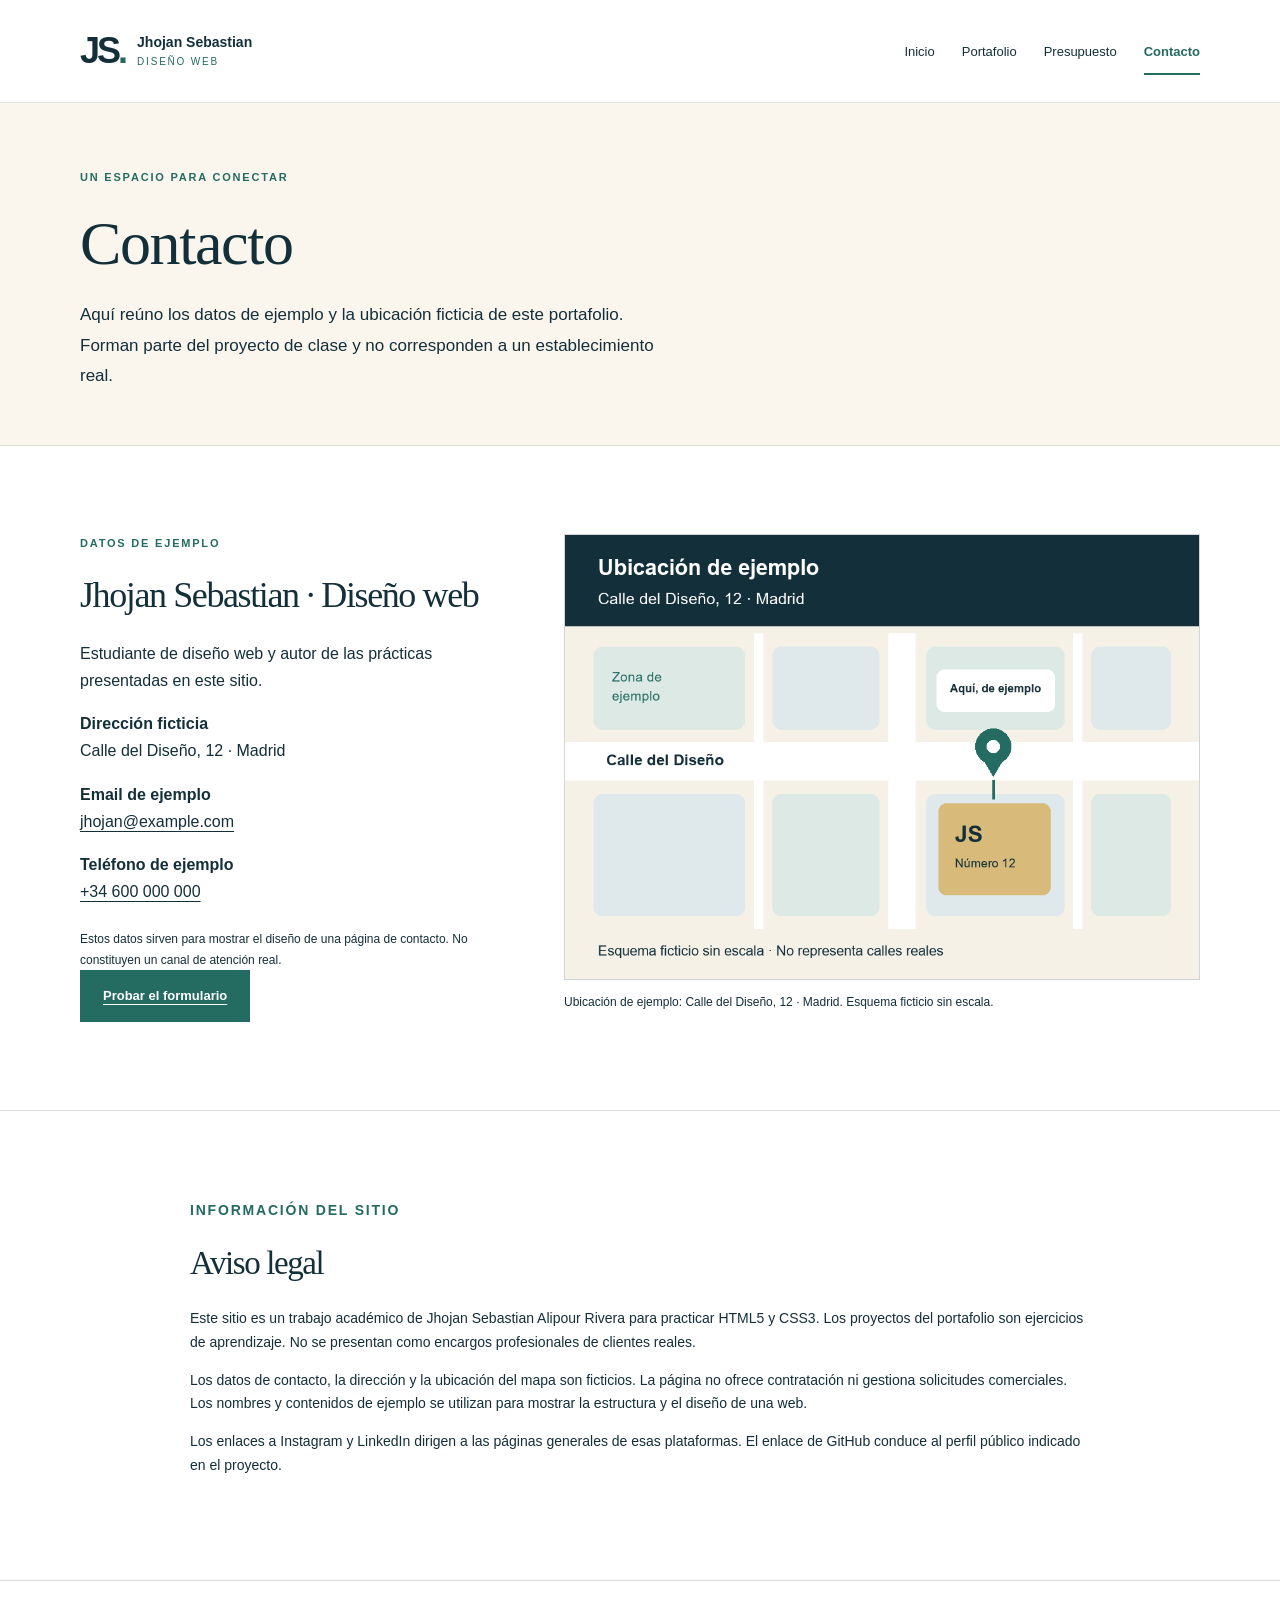
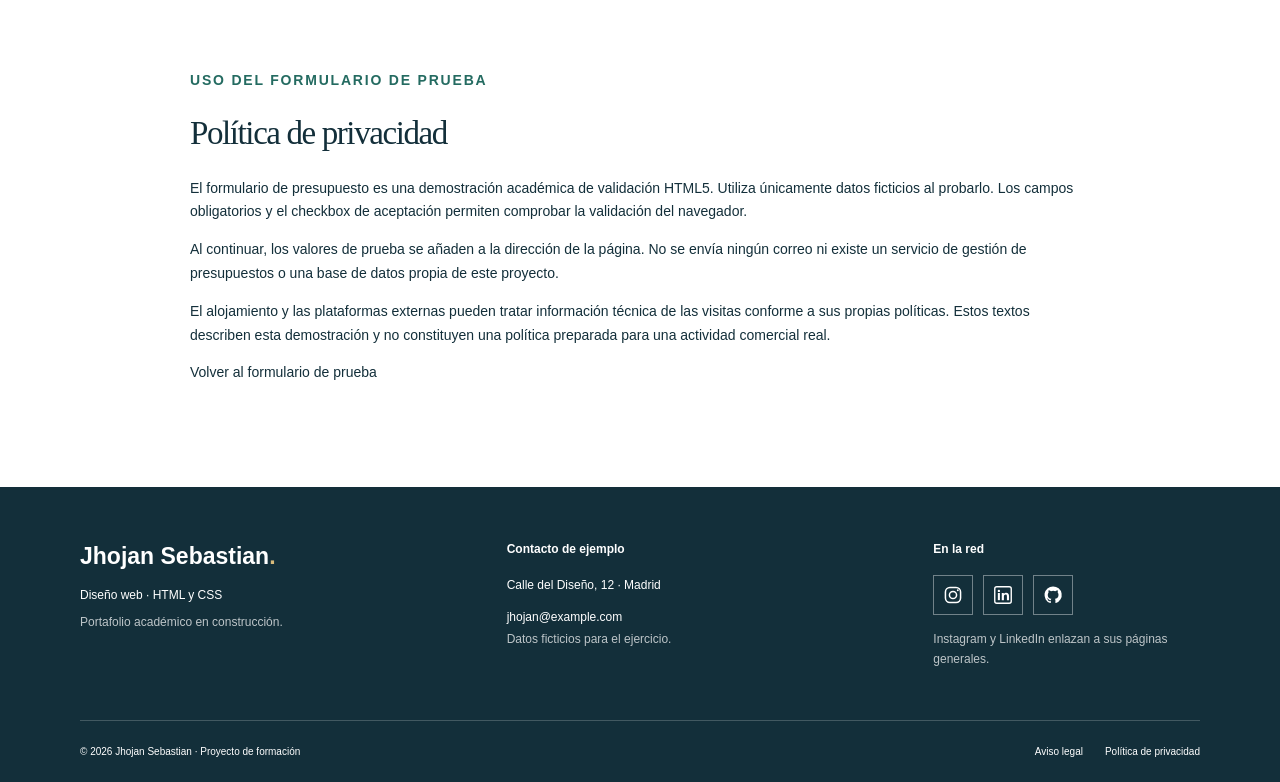
==== contacto.html @ 95df82b8 "Crear portafolio académico con HTML5 y CSS3" ====
<!DOCTYPE html>
<html lang="es">
    <head>
        <meta charset="UTF-8">
        <meta name="viewport" content="width=device-width, initial-scale=1.0">
        <meta name="description" content="Datos de contacto de ejemplo, mapa esquemático y textos informativos del portafolio académico de Jhojan Sebastian, estudiante de diseño web.">
        <title>Contacto | Jhojan Sebastian · Diseño web</title>
        <link rel="stylesheet" href="css/estilos.css">
    </head>
    <body>
        <a class="skip-link" href="#contenido">Saltar al contenido</a>
        <!-- Cabecera y navegación comunes a todas las páginas. -->
        <header class="site-header">
            <div class="container header-inner">
                <a class="brand" href="index.html" aria-label="Jhojan Sebastian, inicio">
                <span class="brand-mark" aria-hidden="true">JS<span>.</span></span>
                <span><span class="brand-name">Jhojan Sebastian</span><span class="brand-label">Diseño web</span></span>
            </a>
                <nav class="site-nav" aria-label="Navegación principal">
                    <ul>
                        <li><a href="index.html">Inicio</a></li>
                        <li><a href="portfolio.html">Portafolio</a></li>
                        <li><a href="presupuesto.html">Presupuesto</a></li>
                        <li><a class="is-active" href="contacto.html" aria-current="page">Contacto</a></li>
                    </ul>
                </nav>
            </div>
        </header>
        <main id="contenido">
            <section class="page-intro">
                <div class="container">
                    <p class="eyebrow">Un espacio para conectar</p>
                    <h1>Contacto</h1>
                    <p class="lead">Aquí reúno los datos de ejemplo y la ubicación ficticia de este portafolio. Forman parte del proyecto de clase y no corresponden a un establecimiento real.</p>
                </div>
            </section>
            <section class="section" aria-labelledby="titulo-contacto">
                <div class="container contact-grid">
                    <div class="contact-details">
                        <p class="section-kicker">Datos de ejemplo</p>
                        <h2 id="titulo-contacto">Jhojan Sebastian · Diseño web</h2>
                        <p>Estudiante de diseño web y autor de las prácticas presentadas en este sitio.</p>
                        <address>
                            <p><strong>Dirección ficticia</strong><br>Calle del Diseño, 12 · Madrid</p>
                            <p><strong>Email de ejemplo</strong><br><a href="mailto:jhojan@example.com">jhojan@example.com</a></p>
                            <p><strong>Teléfono de ejemplo</strong><br><a href="tel:+34600000000">+34 600 000 000</a></p>
                        </address>
                        <p class="form-note">Estos datos sirven para mostrar el diseño de una página de contacto. No constituyen un canal de atención real.</p>
                        <a class="button" href="presupuesto.html">Probar el formulario</a>
                    </div>
                    <!-- El mapa es una imagen local y representa una ubicación ficticia. -->
                    <figure class="contact-map">
                        <img class="map-frame" src="img/mapa-contacto.png" alt="Mapa esquemático ficticio con un marcador en Calle del Diseño, 12, Madrid. No sirve para orientarse en calles reales." width="1000" height="700" loading="lazy">
                        <figcaption>Ubicación de ejemplo: Calle del Diseño, 12 · Madrid. Esquema ficticio sin escala.</figcaption>
                    </figure>
                </div>
            </section>
            <!-- Textos informativos del proyecto académico, accesibles desde el pie. -->
            <section class="section legal-section" id="aviso-legal" aria-labelledby="titulo-aviso-legal">
                <div class="container">
                    <p class="section-kicker">Información del sitio</p>
                    <h2 id="titulo-aviso-legal">Aviso legal</h2>
                    <p>Este sitio es un trabajo académico de Jhojan Sebastian Alipour Rivera para practicar HTML5 y CSS3. Los proyectos del portafolio son ejercicios de aprendizaje. No se presentan como encargos profesionales de clientes reales.</p>
                    <p>Los datos de contacto, la dirección y la ubicación del mapa son ficticios. La página no ofrece contratación ni gestiona solicitudes comerciales. Los nombres y contenidos de ejemplo se utilizan para mostrar la estructura y el diseño de una web.</p>
                    <p>Los enlaces a Instagram y LinkedIn dirigen a las páginas generales de esas plataformas. El enlace de GitHub conduce al perfil público indicado en el proyecto.</p>
                </div>
            </section>
            <section class="section legal-section" id="privacidad" aria-labelledby="titulo-privacidad">
                <div class="container">
                    <p class="section-kicker">Uso del formulario de prueba</p>
                    <h2 id="titulo-privacidad">Política de privacidad</h2>
                    <p>El formulario de presupuesto es una demostración académica de validación HTML5. Utiliza únicamente datos ficticios al probarlo. Los campos obligatorios y el checkbox de aceptación permiten comprobar la validación del navegador.</p>
                    <p>Al continuar, los valores de prueba se añaden a la dirección de la página. No se envía ningún correo ni existe un servicio de gestión de presupuestos o una base de datos propia de este proyecto.</p>
                    <p>El alojamiento y las plataformas externas pueden tratar información técnica de las visitas conforme a sus propias políticas. Estos textos describen esta demostración y no constituyen una política preparada para una actividad comercial real.</p>
                    <p><a href="presupuesto.html">Volver al formulario de prueba</a></p>
                </div>
            </section>
        </main>
        <!-- Pie común: datos ficticios, redes y acceso a los textos informativos. -->
        <footer class="site-footer">
            <div class="container footer-grid">
                <div>
                    <p class="footer-title">Jhojan Sebastian<span>.</span></p>
                    <p>Diseño web · HTML y CSS</p>
                    <p class="footer-note">Portafolio académico en construcción.</p>
                </div>
                <div>
                    <p class="footer-title footer-small">Contacto de ejemplo</p>
                    <p>Calle del Diseño, 12 · Madrid</p>
                    <a href="mailto:jhojan@example.com">jhojan@example.com</a>
                    <p class="footer-note">Datos ficticios para el ejercicio.</p>
                </div>
                <div>
                    <p class="footer-title footer-small">En la red</p>
                    <div class="social-links">
                        <a href="https://www.instagram.com/" target="_blank" rel="noopener noreferrer" aria-label="Instagram, página general en una nueva pestaña"><img src="img/instagram.svg" alt="" width="22" height="22"></a>
                        <a href="https://www.linkedin.com/" target="_blank" rel="noopener noreferrer" aria-label="LinkedIn, página general en una nueva pestaña"><img src="img/linkedin.svg" alt="" width="22" height="22"></a>
                        <a href="https://github.com/Shayan94108" target="_blank" rel="noopener noreferrer" aria-label="GitHub de Jhojan, nueva pestaña"><img src="img/github.svg" alt="" width="22" height="22"></a>
                    </div>
                    <p class="footer-note">Instagram y LinkedIn enlazan a sus páginas generales.</p>
                </div>
            </div>
            <div class="container footer-bottom">
                <p>© 2026 Jhojan Sebastian · Proyecto de formación</p>
                <div>
                    <a href="contacto.html#aviso-legal">Aviso legal</a>
                    <a href="contacto.html#privacidad">Política de privacidad</a>
                </div>
            </div>
        </footer>
    </body>
</html>
---- css/estilos.css ----
/* =============================================================
   PORTAFOLIO DE JHOJAN SEBASTIAN
   Paleta: azul oscuro #132F3A, verde #246B61 y dorado #D8BB7B.
   Una sola hoja de estilos para las cuatro páginas del proyecto.
   ============================================================= */

/* 1. Ajustes generales y tipografía. */
* { box-sizing: border-box; }
html { scroll-behavior: smooth; }
body { margin: 0; color: #132F3A; background: #fff; font-family: Arial, Helvetica, sans-serif; font-size: 16px; line-height: 1.7; }
img { display: block; max-width: 100%; height: auto; }
a { color: inherit; text-decoration: none; }
button, input, textarea { font: inherit; }
button, a, input, textarea { -webkit-tap-highlight-color: transparent; }
a:focus-visible, button:focus-visible, input:focus-visible, textarea:focus-visible { outline: 3px solid #246B61; outline-offset: 5px; }
h1, h2, h3, p { margin-top: 0; }
h1, h2 { font-family: Georgia, 'Times New Roman', serif; font-weight: 400; line-height: 1.12; letter-spacing: -1.4px; }
h1 { margin-bottom: 27px; font-size: 68px; }
h1 em { color: #246B61; font-weight: 400; }
h2 { margin-bottom: 25px; font-size: 43px; }
h3 { line-height: 1.4; }
::selection { color: #132F3A; background: #D8BB7B; }
.container { width: 90%; max-width: 1120px; margin: 0 auto; }
.section { padding: 88px 0; }
.lead { max-width: 590px; font-size: 18px; line-height: 1.8; }
.eyebrow, .section-kicker { margin-bottom: 22px; color: #246B61; font-size: 11px; font-weight: 700; letter-spacing: 1.8px; text-transform: uppercase; }
.eyebrow { display: flex; align-items: center; gap: 9px; }
.eyebrow > span { width: 7px; height: 7px; background: #246B61; border-radius: 50%; }
.section-note, .hero-note { font-size: 12px; }
.section-note { margin: 25px 0 0; }
.skip-link { position: absolute; top: -80px; left: 12px; z-index: 100; padding: 10px 18px; color: #fff; background: #132F3A; }
.skip-link:focus { top: 10px; }

/* 2. Cabecera, logotipo y navegación. La clase is-active indica la página actual. */
.site-header { border-bottom: 1px solid rgba(19, 47, 58, .13); background: #fff; }
.header-inner { display: flex; align-items: center; justify-content: space-between; gap: 28px; min-height: 102px; }
.brand { display: flex; align-items: center; gap: 12px; flex-shrink: 0; }
.brand-mark { font-size: 36px; font-weight: 700; line-height: 1; letter-spacing: -3px; }
.brand-mark span { color: #246B61; }
.brand-name, .brand-label { display: block; }
.brand-name { font-size: 14px; font-weight: 700; line-height: 1.5; }
.brand-label { color: #246B61; font-size: 10px; letter-spacing: 1.8px; text-transform: uppercase; }
.site-nav ul { display: flex; align-items: center; gap: 27px; margin: 0; padding: 0; list-style: none; }
.site-nav a { display: block; padding: 14px 0 10px; border-bottom: 2px solid transparent; font-size: 13px; }
.site-nav a:hover, .site-nav a.is-active { color: #246B61; border-bottom-color: #246B61; }
.site-nav a.is-active { font-weight: 700; }

/* 3. Botones y enlaces. */
.button-group { display: flex; flex-wrap: wrap; align-items: center; gap: 25px; margin-top: 32px; }
.button { display: inline-flex; align-items: center; justify-content: space-between; gap: 30px; padding: 14px 22px; border: 1px solid #246B61; color: #fff; background: #246B61; font-size: 13px; font-weight: 700; cursor: pointer; }
.button:hover { border-color: #132F3A; background: #132F3A; }
.button > span { font-size: 19px; }
.button-secondary { color: #132F3A; border-color: #132F3A; background: transparent; }
.button-secondary:hover { color: #fff; }
.text-link { display: inline-flex; align-items: center; gap: 15px; padding: 4px 0; border-bottom: 1px solid #132F3A; font-size: 13px; font-weight: 700; }
.text-link:hover { color: #246B61; border-color: #246B61; }

/* 4. Portada: presentación y composición decorativa de una página web. */
.hero { padding: 77px 0 85px; }
.hero-grid { display: grid; grid-template-columns: 1.03fr 1fr; align-items: center; gap: 70px; }
.hero-copy h1 { max-width: 550px; }
.hero-copy .lead { font-size: 16px; }
.hero-note { margin: 32px 0 0; }
.hero-art { position: relative; padding: 44px 19px 38px; background: rgba(216, 187, 123, .22); }
.art-label { margin-bottom: 22px; text-align: center; font-size: 8px; font-weight: 700; letter-spacing: 2.2px; }
.browser-window { position: relative; border: 1px solid #132F3A; background: #fff; box-shadow: 12px 13px 0 rgba(19, 47, 58, .08); transform: rotate(-3deg); }
.browser-chrome { display: flex; align-items: center; gap: 4px; height: 27px; padding: 0 12px; border-bottom: 1px solid #132F3A; }
.browser-chrome > span { width: 4px; height: 4px; border: 1px solid #132F3A; border-radius: 50%; }
.browser-chrome i { margin-left: 12px; color: #246B61; font-size: 8px; font-style: normal; }
.demo-stage { position: relative; overflow: hidden; min-height: 300px; padding: 22px; color: #fff; background: #132F3A; }
.demo-nav, .demo-bottom { position: relative; z-index: 2; display: flex; align-items: center; justify-content: space-between; }
.demo-nav { font-size: 9px; }
.demo-nav strong { letter-spacing: 2px; }
.demo-nav > span { font-size: 7px; }
.demo-heading { position: relative; z-index: 2; margin-top: 38px; font-family: Georgia, 'Times New Roman', serif; font-size: 36px; line-height: 1.1; letter-spacing: -1px; }
.demo-heading > span { color: #D8BB7B; }
.demo-bottom { margin-top: 40px; font-size: 8px; }
.demo-bottom > span:last-child { font-size: 24px; }
.demo-shape { position: absolute; width: 142px; height: 190px; border-radius: 80px 80px 0 0; }
.shape-one { right: -46px; top: 70px; background: #D8BB7B; transform: rotate(30deg); }
.shape-two { right: 4px; top: 103px; background: #246B61; transform: rotate(30deg); }
.shape-three { right: -7px; top: 143px; border: 1px solid #fff; transform: rotate(30deg); }
.art-caption { display: flex; justify-content: space-between; gap: 15px; margin-top: 29px; font-size: 8px; letter-spacing: .7px; }
.art-caption strong { color: #246B61; font-size: 9px; }

/* 5. Secciones de información y proceso de trabajo. */
.about-section, .process-section { background: rgba(19, 47, 58, .035); }
.two-column { display: grid; grid-template-columns: 1fr 1fr; gap: 80px; }
.about-copy p { margin-bottom: 20px; }
.skills-list { display: flex; flex-wrap: wrap; gap: 8px; padding: 6px 0 0; margin: 0; list-style: none; }
.skills-list li { padding: 5px 12px; border: 1px solid rgba(36, 107, 97, .3); font-size: 11px; }
.section-heading { display: flex; align-items: flex-end; justify-content: space-between; gap: 25px; margin-bottom: 35px; }
.section-heading h2 { margin-bottom: 0; }
.section-heading .text-link { flex-shrink: 0; margin-bottom: 5px; }
.process-list { display: grid; grid-template-columns: repeat(3, 1fr); gap: 40px; margin: 40px 0 0; padding: 0; list-style: none; }
.process-list li { display: flex; gap: 18px; padding-top: 24px; border-top: 1px solid rgba(19, 47, 58, .3); }
.process-list li > span { color: #246B61; font-size: 12px; }
.process-list h3 { margin-bottom: 10px; font-size: 17px; }
.process-list p { margin: 0; font-size: 14px; }
.closing-line { display: flex; align-items: center; justify-content: space-between; gap: 25px; margin-top: 65px; padding-top: 35px; border-top: 1px solid rgba(19, 47, 58, .2); }
.closing-line p { max-width: 600px; margin: 0; font-family: Georgia, 'Times New Roman', serif; font-size: 26px; line-height: 1.4; }
.closing-line .button { flex-shrink: 0; }

/* 6. Galerías de proyectos. */
.featured-grid { display: grid; grid-template-columns: repeat(3, 1fr); gap: 26px; }
.project-card { min-width: 0; scroll-margin-top: 25px; }
.project-image { display: block; overflow: hidden; background: rgba(19, 47, 58, .04); }
.project-image img { width: 100%; transition: transform .25s ease; }
.project-image:hover img { transform: scale(1.025); }
.project-caption { display: flex; align-items: center; justify-content: space-between; gap: 15px; padding-top: 18px; }
.project-caption p { margin: 0 0 4px; color: #246B61; font-size: 10px; letter-spacing: 1px; text-transform: uppercase; }
.project-caption h2, .project-caption h3 { margin: 0; font-family: Georgia, 'Times New Roman', serif; font-size: 23px; font-weight: 400; line-height: 1.35; letter-spacing: -.5px; }
.project-caption > span { font-size: 22px; }
.page-intro { padding: 65px 0 53px; border-bottom: 1px solid rgba(19, 47, 58, .13); background: rgba(216, 187, 123, .13); }
.page-intro h1 { margin-bottom: 22px; font-size: 62px; }
.page-intro .lead { margin: 0; font-size: 17px; }
.gallery-section { padding-top: 50px; }
.gallery-heading { display: flex; justify-content: space-between; align-items: baseline; gap: 20px; margin-bottom: 32px; }
.gallery-heading h2 { margin: 0; font-family: Arial, Helvetica, sans-serif; font-size: 16px; font-weight: 700; letter-spacing: 0; }
.gallery-heading p { margin: 0; color: #246B61; font-size: 12px; }
.portfolio-grid { display: grid; grid-template-columns: 1fr 1fr; gap: 55px 35px; }
.project-description { max-width: 480px; margin: 13px 0 0; font-size: 14px; }

/* 7. Formulario: las comprobaciones de datos las realiza el navegador. */
.form-panel { padding: 33px; border: 1px solid rgba(19, 47, 58, .18); background: rgba(19, 47, 58, .02); }
.budget-layout { grid-template-columns: 1.3fr .7fr; gap: 60px; }
.form-panel h2 { font-size: 34px; }
.form-panel > .form-note { margin: 0 0 25px; }
.form-grid { display: grid; grid-template-columns: 1fr 1fr; gap: 22px; }
.field { min-width: 0; }
.field-full { grid-column: 1 / -1; }
label { display: block; margin-bottom: 8px; font-size: 13px; font-weight: 700; }
input, textarea { display: block; width: 100%; padding: 12px 13px; border: 1px solid rgba(19, 47, 58, .42); border-radius: 0; color: #132F3A; background: #fff; font-size: 15px; }
input::placeholder, textarea::placeholder { color: rgba(19, 47, 58, .65); }
textarea { min-height: 165px; resize: vertical; }
input:focus, textarea:focus { border-color: #246B61; }
input[type="checkbox"] { width: 17px; height: 17px; margin: 5px 0 0; accent-color: #246B61; flex-shrink: 0; }
.checkbox-row { display: flex; align-items: flex-start; gap: 10px; margin: 23px 0; }
.checkbox-row label { margin: 0; font-size: 12px; font-weight: 400; }
.checkbox-row a, .form-hint a, .form-note a { text-decoration: underline; text-underline-offset: 3px; }
.form-hint, .form-note { font-size: 12px; line-height: 1.7; }
.form-hint { margin-top: 6px; margin-bottom: 0; }
.form-note { margin: 24px 0 0; }
.form-confirmation { display: none; margin-top: 25px; padding-top: 25px; border-top: 2px solid #246B61; }
.form-confirmation:target { display: block; }
.form-confirmation h2 { font-size: 26px; }
.form-confirmation p { font-size: 14px; }
.form-actions { display: flex; flex-wrap: wrap; gap: 12px; }
.aside-list { margin: 25px 0; padding-left: 21px; font-size: 14px; }
.aside-list li { margin: 12px 0; }

/* 8. Contacto, mapa orientativo y secciones de información legal. */
.contact-grid { display: grid; grid-template-columns: .8fr 1.2fr; align-items: start; gap: 60px; }
.contact-details h2 { font-size: 36px; }
.contact-details dl { margin: 30px 0; }
.contact-details dt { margin-top: 23px; color: #246B61; font-size: 11px; font-weight: 700; letter-spacing: 1px; text-transform: uppercase; }
.contact-details dd { margin: 5px 0 0; }
.contact-details a { text-decoration: underline; text-underline-offset: 4px; }
.contact-details address { font-style: normal; }
.contact-map { margin: 0; }
.map-frame { overflow: hidden; border: 1px solid rgba(19, 47, 58, .2); }
.contact-map figcaption { margin-top: 12px; font-size: 12px; }
.legal-section { border-top: 1px solid rgba(19, 47, 58, .15); }
.legal-section .container { max-width: 900px; }
.legal-section h2 { font-size: 33px; }
.legal-section h3 { margin-top: 25px; font-size: 17px; }
.legal-section p, .legal-section ul { font-size: 14px; }
#aviso-legal, #privacidad { scroll-margin-top: 25px; }

/* 9. Pie de página común. */
.site-footer { padding: 55px 0 0; color: #fff; background: #132F3A; }
.footer-grid { display: grid; grid-template-columns: 1.1fr 1.1fr .8fr; gap: 60px; padding-bottom: 43px; }
.footer-title { margin-bottom: 13px; font-size: 23px; font-weight: 700; line-height: 1.3; }
.footer-title > span { color: #D8BB7B; }
.footer-small { margin-bottom: 17px; font-family: Arial, Helvetica, sans-serif; font-size: 12px; }
.site-footer p:not(.footer-title) { margin-bottom: 7px; font-size: 12px; }
.site-footer .footer-note { color: rgba(255, 255, 255, .72); font-size: 10px; }
.site-footer a { font-size: 12px; }
.site-footer a:hover { color: #D8BB7B; }
.social-links { display: flex; gap: 10px; margin-bottom: 14px; }
.social-links a { display: flex; align-items: center; justify-content: center; width: 40px; height: 40px; border: 1px solid rgba(255, 255, 255, .4); }
.social-links a:hover { border-color: #D8BB7B; }
.social-links img { filter: brightness(0) invert(1); }
.site-footer a:focus-visible { outline-color: #D8BB7B; }
.footer-bottom { display: flex; justify-content: space-between; align-items: center; gap: 20px; padding: 22px 0; border-top: 1px solid rgba(255, 255, 255, .2); }
.site-footer .footer-bottom p, .footer-bottom a { margin: 0; font-size: 10px; }
.footer-bottom > div { display: flex; flex-wrap: wrap; gap: 22px; }

/* 10. Adaptación a pantallas medianas y pequeñas sin JavaScript. */
@media (max-width: 1000px) {
    h1 { font-size: 57px; }
    .hero-grid { gap: 35px; }
    .hero-copy .button-group { gap: 18px; }
    .hero-copy .text-link { font-size: 12px; }
    .demo-heading { font-size: 30px; }
    .two-column { gap: 40px; }
    .footer-grid { gap: 35px; }
}
@media (max-width: 760px) {
    .header-inner { flex-direction: column; gap: 12px; padding: 23px 0 14px; }
    .site-nav ul { gap: 26px; }
    .site-nav a { padding: 8px 0; font-size: 12px; }
    .hero { padding: 46px 0 50px; }
    .hero-grid, .two-column, .contact-grid { grid-template-columns: 1fr; gap: 40px; }
    h1 { max-width: 600px; font-size: 55px; }
    h2 { font-size: 36px; }
    .hero-art { max-width: 520px; width: 100%; margin: 0 auto; padding: 32px 25px; }
    .demo-heading { font-size: 38px; }
    .section { padding: 58px 0; }
    .section-heading { align-items: flex-start; flex-direction: column; }
    .featured-grid { gap: 18px; }
    .project-caption h3 { font-size: 20px; }
    .process-list { grid-template-columns: 1fr; gap: 20px; }
    .process-list li { padding-top: 20px; }
    .closing-line { align-items: flex-start; flex-direction: column; margin-top: 40px; }
    .page-intro { padding: 45px 0; }
    .page-intro h1 { font-size: 52px; }
    .gallery-heading { align-items: flex-start; flex-direction: column; gap: 10px; }
    .portfolio-grid { gap: 38px 22px; }
    .footer-grid { grid-template-columns: 1fr 1fr; gap: 30px; }
    .footer-grid > div:last-child { grid-column: 1 / -1; }
}
@media (max-width: 480px) {
    .container { width: 89%; }
    .site-nav { width: 100%; }
    .site-nav ul { justify-content: space-between; gap: 10px; }
    .site-nav a { font-size: 11px; }
    h1 { font-size: 46px; letter-spacing: -1.5px; }
    h2 { font-size: 33px; }
    .hero-copy .lead, .lead { font-size: 16px; }
    .hero-art { padding: 25px 18px; }
    .art-label { font-size: 7px; letter-spacing: 1.2px; }
    .demo-stage { min-height: 270px; padding: 18px; }
    .demo-heading { font-size: 32px; }
    .demo-nav > span { font-size: 6px; }
    .shape-one { right: -75px; }
    .shape-two { right: -40px; }
    .shape-three { right: -46px; }
    .art-caption { font-size: 6px; }
    .art-caption strong { font-size: 7px; }
    .featured-grid, .portfolio-grid, .form-grid, .footer-grid { grid-template-columns: 1fr; }
    .featured-grid { gap: 32px; }
    .project-caption h3, .project-caption h2 { font-size: 24px; }
    .page-intro h1 { font-size: 44px; }
    .form-panel { padding: 23px 18px; }
    .form-actions { flex-direction: column; }
    .footer-grid > div:last-child { grid-column: auto; }
    .footer-bottom { align-items: flex-start; flex-direction: column; }
}
@media (prefers-reduced-motion: reduce) {
    html { scroll-behavior: auto; }
    .project-image img { transition: none; }
}
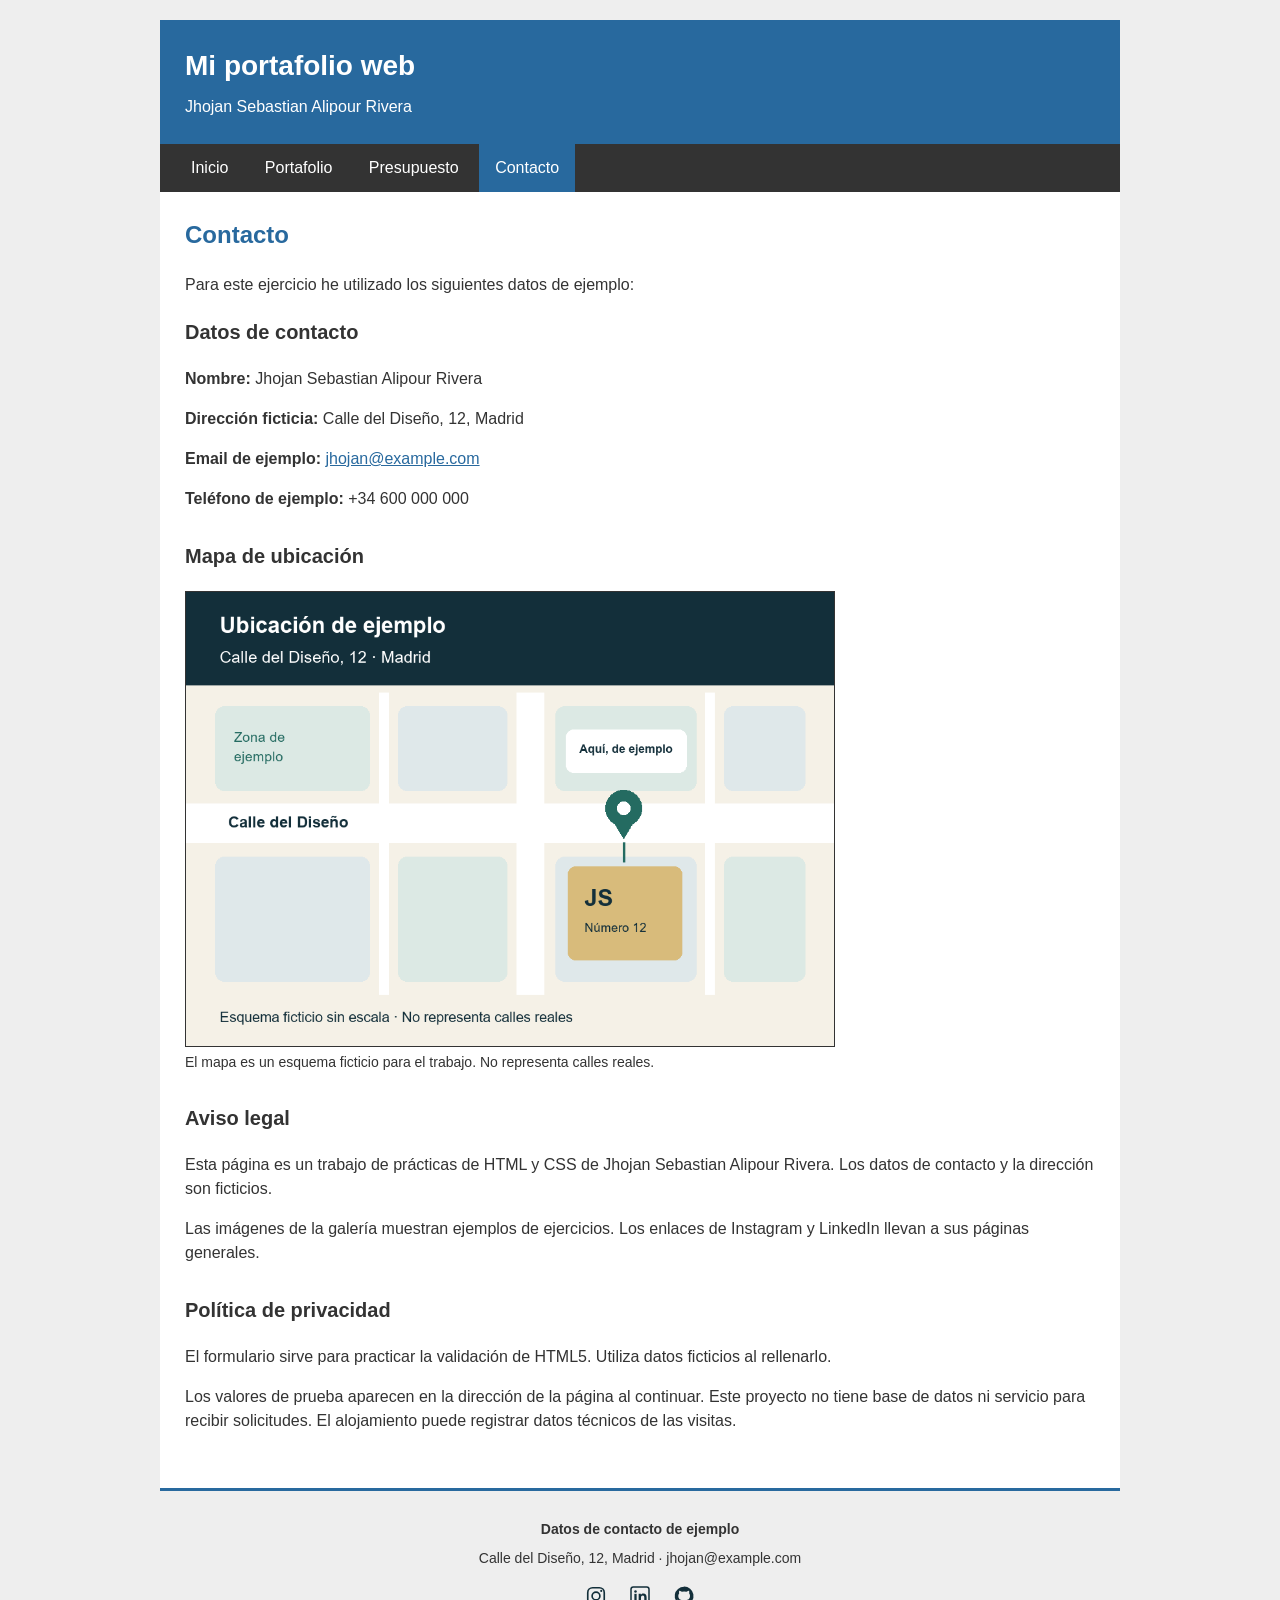
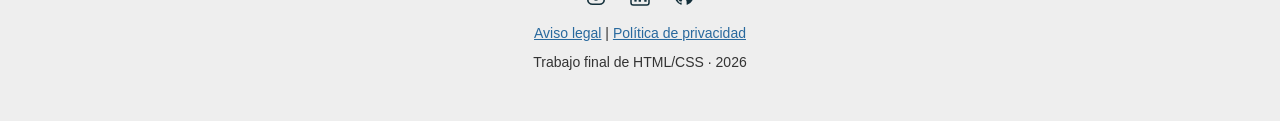
==== commit e4868945: "Simplificar el diseño y los ejemplos del portafolio" ====
--- a/contacto.html
+++ b/contacto.html
@@ -1,112 +1,71 @@
-<!DOCTYPE html>
-<html lang="es">
-    <head>
-        <meta charset="UTF-8">
-        <meta name="viewport" content="width=device-width, initial-scale=1.0">
-        <meta name="description" content="Datos de contacto de ejemplo, mapa esquemático y textos informativos del portafolio académico de Jhojan Sebastian, estudiante de diseño web.">
-        <title>Contacto | Jhojan Sebastian · Diseño web</title>
-        <link rel="stylesheet" href="css/estilos.css">
-    </head>
-    <body>
-        <a class="skip-link" href="#contenido">Saltar al contenido</a>
-        <!-- Cabecera y navegación comunes a todas las páginas. -->
-        <header class="site-header">
-            <div class="container header-inner">
-                <a class="brand" href="index.html" aria-label="Jhojan Sebastian, inicio">
-                <span class="brand-mark" aria-hidden="true">JS<span>.</span></span>
-                <span><span class="brand-name">Jhojan Sebastian</span><span class="brand-label">Diseño web</span></span>
-            </a>
-                <nav class="site-nav" aria-label="Navegación principal">
-                    <ul>
-                        <li><a href="index.html">Inicio</a></li>
-                        <li><a href="portfolio.html">Portafolio</a></li>
-                        <li><a href="presupuesto.html">Presupuesto</a></li>
-                        <li><a class="is-active" href="contacto.html" aria-current="page">Contacto</a></li>
-                    </ul>
-                </nav>
-            </div>
-        </header>
-        <main id="contenido">
-            <section class="page-intro">
-                <div class="container">
-                    <p class="eyebrow">Un espacio para conectar</p>
-                    <h1>Contacto</h1>
-                    <p class="lead">Aquí reúno los datos de ejemplo y la ubicación ficticia de este portafolio. Forman parte del proyecto de clase y no corresponden a un establecimiento real.</p>
-                </div>
-            </section>
-            <section class="section" aria-labelledby="titulo-contacto">
-                <div class="container contact-grid">
-                    <div class="contact-details">
-                        <p class="section-kicker">Datos de ejemplo</p>
-                        <h2 id="titulo-contacto">Jhojan Sebastian · Diseño web</h2>
-                        <p>Estudiante de diseño web y autor de las prácticas presentadas en este sitio.</p>
-                        <address>
-                            <p><strong>Dirección ficticia</strong><br>Calle del Diseño, 12 · Madrid</p>
-                            <p><strong>Email de ejemplo</strong><br><a href="mailto:jhojan@example.com">jhojan@example.com</a></p>
-                            <p><strong>Teléfono de ejemplo</strong><br><a href="tel:+34600000000">+34 600 000 000</a></p>
-                        </address>
-                        <p class="form-note">Estos datos sirven para mostrar el diseño de una página de contacto. No constituyen un canal de atención real.</p>
-                        <a class="button" href="presupuesto.html">Probar el formulario</a>
-                    </div>
-                    <!-- El mapa es una imagen local y representa una ubicación ficticia. -->
-                    <figure class="contact-map">
-                        <img class="map-frame" src="img/mapa-contacto.png" alt="Mapa esquemático ficticio con un marcador en Calle del Diseño, 12, Madrid. No sirve para orientarse en calles reales." width="1000" height="700" loading="lazy">
-                        <figcaption>Ubicación de ejemplo: Calle del Diseño, 12 · Madrid. Esquema ficticio sin escala.</figcaption>
-                    </figure>
-                </div>
-            </section>
-            <!-- Textos informativos del proyecto académico, accesibles desde el pie. -->
-            <section class="section legal-section" id="aviso-legal" aria-labelledby="titulo-aviso-legal">
-                <div class="container">
-                    <p class="section-kicker">Información del sitio</p>
-                    <h2 id="titulo-aviso-legal">Aviso legal</h2>
-                    <p>Este sitio es un trabajo académico de Jhojan Sebastian Alipour Rivera para practicar HTML5 y CSS3. Los proyectos del portafolio son ejercicios de aprendizaje. No se presentan como encargos profesionales de clientes reales.</p>
-                    <p>Los datos de contacto, la dirección y la ubicación del mapa son ficticios. La página no ofrece contratación ni gestiona solicitudes comerciales. Los nombres y contenidos de ejemplo se utilizan para mostrar la estructura y el diseño de una web.</p>
-                    <p>Los enlaces a Instagram y LinkedIn dirigen a las páginas generales de esas plataformas. El enlace de GitHub conduce al perfil público indicado en el proyecto.</p>
-                </div>
-            </section>
-            <section class="section legal-section" id="privacidad" aria-labelledby="titulo-privacidad">
-                <div class="container">
-                    <p class="section-kicker">Uso del formulario de prueba</p>
-                    <h2 id="titulo-privacidad">Política de privacidad</h2>
-                    <p>El formulario de presupuesto es una demostración académica de validación HTML5. Utiliza únicamente datos ficticios al probarlo. Los campos obligatorios y el checkbox de aceptación permiten comprobar la validación del navegador.</p>
-                    <p>Al continuar, los valores de prueba se añaden a la dirección de la página. No se envía ningún correo ni existe un servicio de gestión de presupuestos o una base de datos propia de este proyecto.</p>
-                    <p>El alojamiento y las plataformas externas pueden tratar información técnica de las visitas conforme a sus propias políticas. Estos textos describen esta demostración y no constituyen una política preparada para una actividad comercial real.</p>
-                    <p><a href="presupuesto.html">Volver al formulario de prueba</a></p>
-                </div>
-            </section>
-        </main>
-        <!-- Pie común: datos ficticios, redes y acceso a los textos informativos. -->
-        <footer class="site-footer">
-            <div class="container footer-grid">
-                <div>
-                    <p class="footer-title">Jhojan Sebastian<span>.</span></p>
-                    <p>Diseño web · HTML y CSS</p>
-                    <p class="footer-note">Portafolio académico en construcción.</p>
-                </div>
-                <div>
-                    <p class="footer-title footer-small">Contacto de ejemplo</p>
-                    <p>Calle del Diseño, 12 · Madrid</p>
-                    <a href="mailto:jhojan@example.com">jhojan@example.com</a>
-                    <p class="footer-note">Datos ficticios para el ejercicio.</p>
-                </div>
-                <div>
-                    <p class="footer-title footer-small">En la red</p>
-                    <div class="social-links">
-                        <a href="https://www.instagram.com/" target="_blank" rel="noopener noreferrer" aria-label="Instagram, página general en una nueva pestaña"><img src="img/instagram.svg" alt="" width="22" height="22"></a>
-                        <a href="https://www.linkedin.com/" target="_blank" rel="noopener noreferrer" aria-label="LinkedIn, página general en una nueva pestaña"><img src="img/linkedin.svg" alt="" width="22" height="22"></a>
-                        <a href="https://github.com/Shayan94108" target="_blank" rel="noopener noreferrer" aria-label="GitHub de Jhojan, nueva pestaña"><img src="img/github.svg" alt="" width="22" height="22"></a>
-                    </div>
-                    <p class="footer-note">Instagram y LinkedIn enlazan a sus páginas generales.</p>
-                </div>
-            </div>
-            <div class="container footer-bottom">
-                <p>© 2026 Jhojan Sebastian · Proyecto de formación</p>
-                <div>
-                    <a href="contacto.html#aviso-legal">Aviso legal</a>
-                    <a href="contacto.html#privacidad">Política de privacidad</a>
-                </div>
-            </div>
-        </footer>
-    </body>
-</html>
+<!DOCTYPE html>
+<html lang="es">
+<head>
+    <meta charset="UTF-8">
+    <meta name="viewport" content="width=device-width, initial-scale=1.0">
+    <meta name="description" content="Datos de contacto ficticios, mapa de ejemplo y aviso legal del proyecto.">
+    <title>Contacto - Mi portafolio</title>
+    <link rel="stylesheet" href="css/estilos.css?v=2">
+</head>
+<body>
+    <div class="pagina">
+        <!-- Cabecera y menú de las cuatro páginas. -->
+        <header>
+            <h1>Mi portafolio web</h1>
+            <p>Jhojan Sebastian Alipour Rivera</p>
+        </header>
+        <nav aria-label="Menú principal">
+            <ul>
+                <li><a href="index.html">Inicio</a></li>
+                <li><a href="portfolio.html">Portafolio</a></li>
+                <li><a href="presupuesto.html">Presupuesto</a></li>
+                <li><a href="contacto.html" class="activo" aria-current="page">Contacto</a></li>
+            </ul>
+        </nav>
+
+        <main>
+            <h2>Contacto</h2>
+            <p>Para este ejercicio he utilizado los siguientes datos de ejemplo:</p>
+
+            <section>
+                <h3>Datos de contacto</h3>
+                <p><strong>Nombre:</strong> Jhojan Sebastian Alipour Rivera</p>
+                <p><strong>Dirección ficticia:</strong> Calle del Diseño, 12, Madrid</p>
+                <p><strong>Email de ejemplo:</strong> <a href="mailto:jhojan@example.com">jhojan@example.com</a></p>
+                <p><strong>Teléfono de ejemplo:</strong> +34 600 000 000</p>
+            </section>
+
+            <section>
+                <h3>Mapa de ubicación</h3>
+                <img class="mapa" src="img/mapa-contacto.png" alt="Mapa de ejemplo con un marcador en la dirección ficticia Calle del Diseño, 12" width="1000" height="700">
+                <p class="ayuda">El mapa es un esquema ficticio para el trabajo. No representa calles reales.</p>
+            </section>
+
+            <section id="aviso-legal">
+                <h3>Aviso legal</h3>
+                <p>Esta página es un trabajo de prácticas de HTML y CSS de Jhojan Sebastian Alipour Rivera. Los datos de contacto y la dirección son ficticios.</p>
+                <p>Las imágenes de la galería muestran ejemplos de ejercicios. Los enlaces de Instagram y LinkedIn llevan a sus páginas generales.</p>
+            </section>
+
+            <section id="privacidad">
+                <h3>Política de privacidad</h3>
+                <p>El formulario sirve para practicar la validación de HTML5. Utiliza datos ficticios al rellenarlo.</p>
+                <p>Los valores de prueba aparecen en la dirección de la página al continuar. Este proyecto no tiene base de datos ni servicio para recibir solicitudes. El alojamiento puede registrar datos técnicos de las visitas.</p>
+            </section>
+        </main>
+
+        <!-- Pie de página: redes, dirección y aviso legal. -->
+        <footer>
+            <p><strong>Datos de contacto de ejemplo</strong></p>
+            <p>Calle del Diseño, 12, Madrid · jhojan@example.com</p>
+            <div class="redes">
+                <a href="https://www.instagram.com/" target="_blank" rel="noopener noreferrer"><img src="img/instagram.svg" alt="Instagram" width="24" height="24"></a>
+                <a href="https://www.linkedin.com/" target="_blank" rel="noopener noreferrer"><img src="img/linkedin.svg" alt="LinkedIn" width="24" height="24"></a>
+                <a href="https://github.com/Shayan94108" target="_blank" rel="noopener noreferrer"><img src="img/github.svg" alt="GitHub" width="24" height="24"></a>
+            </div>
+            <p><a href="contacto.html#aviso-legal">Aviso legal</a> | <a href="contacto.html#privacidad">Política de privacidad</a></p>
+            <p>Trabajo final de HTML/CSS · 2026</p>
+        </footer>
+    </div>
+</body>
+</html>
--- a/css/estilos.css
+++ b/css/estilos.css
@@ -1,253 +1,257 @@
-/* =============================================================
-   PORTAFOLIO DE JHOJAN SEBASTIAN
-   Paleta: azul oscuro #132F3A, verde #246B61 y dorado #D8BB7B.
-   Una sola hoja de estilos para las cuatro páginas del proyecto.
-   ============================================================= */
-
-/* 1. Ajustes generales y tipografía. */
-* { box-sizing: border-box; }
-html { scroll-behavior: smooth; }
-body { margin: 0; color: #132F3A; background: #fff; font-family: Arial, Helvetica, sans-serif; font-size: 16px; line-height: 1.7; }
-img { display: block; max-width: 100%; height: auto; }
-a { color: inherit; text-decoration: none; }
-button, input, textarea { font: inherit; }
-button, a, input, textarea { -webkit-tap-highlight-color: transparent; }
-a:focus-visible, button:focus-visible, input:focus-visible, textarea:focus-visible { outline: 3px solid #246B61; outline-offset: 5px; }
-h1, h2, h3, p { margin-top: 0; }
-h1, h2 { font-family: Georgia, 'Times New Roman', serif; font-weight: 400; line-height: 1.12; letter-spacing: -1.4px; }
-h1 { margin-bottom: 27px; font-size: 68px; }
-h1 em { color: #246B61; font-weight: 400; }
-h2 { margin-bottom: 25px; font-size: 43px; }
-h3 { line-height: 1.4; }
-::selection { color: #132F3A; background: #D8BB7B; }
-.container { width: 90%; max-width: 1120px; margin: 0 auto; }
-.section { padding: 88px 0; }
-.lead { max-width: 590px; font-size: 18px; line-height: 1.8; }
-.eyebrow, .section-kicker { margin-bottom: 22px; color: #246B61; font-size: 11px; font-weight: 700; letter-spacing: 1.8px; text-transform: uppercase; }
-.eyebrow { display: flex; align-items: center; gap: 9px; }
-.eyebrow > span { width: 7px; height: 7px; background: #246B61; border-radius: 50%; }
-.section-note, .hero-note { font-size: 12px; }
-.section-note { margin: 25px 0 0; }
-.skip-link { position: absolute; top: -80px; left: 12px; z-index: 100; padding: 10px 18px; color: #fff; background: #132F3A; }
-.skip-link:focus { top: 10px; }
-
-/* 2. Cabecera, logotipo y navegación. La clase is-active indica la página actual. */
-.site-header { border-bottom: 1px solid rgba(19, 47, 58, .13); background: #fff; }
-.header-inner { display: flex; align-items: center; justify-content: space-between; gap: 28px; min-height: 102px; }
-.brand { display: flex; align-items: center; gap: 12px; flex-shrink: 0; }
-.brand-mark { font-size: 36px; font-weight: 700; line-height: 1; letter-spacing: -3px; }
-.brand-mark span { color: #246B61; }
-.brand-name, .brand-label { display: block; }
-.brand-name { font-size: 14px; font-weight: 700; line-height: 1.5; }
-.brand-label { color: #246B61; font-size: 10px; letter-spacing: 1.8px; text-transform: uppercase; }
-.site-nav ul { display: flex; align-items: center; gap: 27px; margin: 0; padding: 0; list-style: none; }
-.site-nav a { display: block; padding: 14px 0 10px; border-bottom: 2px solid transparent; font-size: 13px; }
-.site-nav a:hover, .site-nav a.is-active { color: #246B61; border-bottom-color: #246B61; }
-.site-nav a.is-active { font-weight: 700; }
-
-/* 3. Botones y enlaces. */
-.button-group { display: flex; flex-wrap: wrap; align-items: center; gap: 25px; margin-top: 32px; }
-.button { display: inline-flex; align-items: center; justify-content: space-between; gap: 30px; padding: 14px 22px; border: 1px solid #246B61; color: #fff; background: #246B61; font-size: 13px; font-weight: 700; cursor: pointer; }
-.button:hover { border-color: #132F3A; background: #132F3A; }
-.button > span { font-size: 19px; }
-.button-secondary { color: #132F3A; border-color: #132F3A; background: transparent; }
-.button-secondary:hover { color: #fff; }
-.text-link { display: inline-flex; align-items: center; gap: 15px; padding: 4px 0; border-bottom: 1px solid #132F3A; font-size: 13px; font-weight: 700; }
-.text-link:hover { color: #246B61; border-color: #246B61; }
-
-/* 4. Portada: presentación y composición decorativa de una página web. */
-.hero { padding: 77px 0 85px; }
-.hero-grid { display: grid; grid-template-columns: 1.03fr 1fr; align-items: center; gap: 70px; }
-.hero-copy h1 { max-width: 550px; }
-.hero-copy .lead { font-size: 16px; }
-.hero-note { margin: 32px 0 0; }
-.hero-art { position: relative; padding: 44px 19px 38px; background: rgba(216, 187, 123, .22); }
-.art-label { margin-bottom: 22px; text-align: center; font-size: 8px; font-weight: 700; letter-spacing: 2.2px; }
-.browser-window { position: relative; border: 1px solid #132F3A; background: #fff; box-shadow: 12px 13px 0 rgba(19, 47, 58, .08); transform: rotate(-3deg); }
-.browser-chrome { display: flex; align-items: center; gap: 4px; height: 27px; padding: 0 12px; border-bottom: 1px solid #132F3A; }
-.browser-chrome > span { width: 4px; height: 4px; border: 1px solid #132F3A; border-radius: 50%; }
-.browser-chrome i { margin-left: 12px; color: #246B61; font-size: 8px; font-style: normal; }
-.demo-stage { position: relative; overflow: hidden; min-height: 300px; padding: 22px; color: #fff; background: #132F3A; }
-.demo-nav, .demo-bottom { position: relative; z-index: 2; display: flex; align-items: center; justify-content: space-between; }
-.demo-nav { font-size: 9px; }
-.demo-nav strong { letter-spacing: 2px; }
-.demo-nav > span { font-size: 7px; }
-.demo-heading { position: relative; z-index: 2; margin-top: 38px; font-family: Georgia, 'Times New Roman', serif; font-size: 36px; line-height: 1.1; letter-spacing: -1px; }
-.demo-heading > span { color: #D8BB7B; }
-.demo-bottom { margin-top: 40px; font-size: 8px; }
-.demo-bottom > span:last-child { font-size: 24px; }
-.demo-shape { position: absolute; width: 142px; height: 190px; border-radius: 80px 80px 0 0; }
-.shape-one { right: -46px; top: 70px; background: #D8BB7B; transform: rotate(30deg); }
-.shape-two { right: 4px; top: 103px; background: #246B61; transform: rotate(30deg); }
-.shape-three { right: -7px; top: 143px; border: 1px solid #fff; transform: rotate(30deg); }
-.art-caption { display: flex; justify-content: space-between; gap: 15px; margin-top: 29px; font-size: 8px; letter-spacing: .7px; }
-.art-caption strong { color: #246B61; font-size: 9px; }
-
-/* 5. Secciones de información y proceso de trabajo. */
-.about-section, .process-section { background: rgba(19, 47, 58, .035); }
-.two-column { display: grid; grid-template-columns: 1fr 1fr; gap: 80px; }
-.about-copy p { margin-bottom: 20px; }
-.skills-list { display: flex; flex-wrap: wrap; gap: 8px; padding: 6px 0 0; margin: 0; list-style: none; }
-.skills-list li { padding: 5px 12px; border: 1px solid rgba(36, 107, 97, .3); font-size: 11px; }
-.section-heading { display: flex; align-items: flex-end; justify-content: space-between; gap: 25px; margin-bottom: 35px; }
-.section-heading h2 { margin-bottom: 0; }
-.section-heading .text-link { flex-shrink: 0; margin-bottom: 5px; }
-.process-list { display: grid; grid-template-columns: repeat(3, 1fr); gap: 40px; margin: 40px 0 0; padding: 0; list-style: none; }
-.process-list li { display: flex; gap: 18px; padding-top: 24px; border-top: 1px solid rgba(19, 47, 58, .3); }
-.process-list li > span { color: #246B61; font-size: 12px; }
-.process-list h3 { margin-bottom: 10px; font-size: 17px; }
-.process-list p { margin: 0; font-size: 14px; }
-.closing-line { display: flex; align-items: center; justify-content: space-between; gap: 25px; margin-top: 65px; padding-top: 35px; border-top: 1px solid rgba(19, 47, 58, .2); }
-.closing-line p { max-width: 600px; margin: 0; font-family: Georgia, 'Times New Roman', serif; font-size: 26px; line-height: 1.4; }
-.closing-line .button { flex-shrink: 0; }
-
-/* 6. Galerías de proyectos. */
-.featured-grid { display: grid; grid-template-columns: repeat(3, 1fr); gap: 26px; }
-.project-card { min-width: 0; scroll-margin-top: 25px; }
-.project-image { display: block; overflow: hidden; background: rgba(19, 47, 58, .04); }
-.project-image img { width: 100%; transition: transform .25s ease; }
-.project-image:hover img { transform: scale(1.025); }
-.project-caption { display: flex; align-items: center; justify-content: space-between; gap: 15px; padding-top: 18px; }
-.project-caption p { margin: 0 0 4px; color: #246B61; font-size: 10px; letter-spacing: 1px; text-transform: uppercase; }
-.project-caption h2, .project-caption h3 { margin: 0; font-family: Georgia, 'Times New Roman', serif; font-size: 23px; font-weight: 400; line-height: 1.35; letter-spacing: -.5px; }
-.project-caption > span { font-size: 22px; }
-.page-intro { padding: 65px 0 53px; border-bottom: 1px solid rgba(19, 47, 58, .13); background: rgba(216, 187, 123, .13); }
-.page-intro h1 { margin-bottom: 22px; font-size: 62px; }
-.page-intro .lead { margin: 0; font-size: 17px; }
-.gallery-section { padding-top: 50px; }
-.gallery-heading { display: flex; justify-content: space-between; align-items: baseline; gap: 20px; margin-bottom: 32px; }
-.gallery-heading h2 { margin: 0; font-family: Arial, Helvetica, sans-serif; font-size: 16px; font-weight: 700; letter-spacing: 0; }
-.gallery-heading p { margin: 0; color: #246B61; font-size: 12px; }
-.portfolio-grid { display: grid; grid-template-columns: 1fr 1fr; gap: 55px 35px; }
-.project-description { max-width: 480px; margin: 13px 0 0; font-size: 14px; }
-
-/* 7. Formulario: las comprobaciones de datos las realiza el navegador. */
-.form-panel { padding: 33px; border: 1px solid rgba(19, 47, 58, .18); background: rgba(19, 47, 58, .02); }
-.budget-layout { grid-template-columns: 1.3fr .7fr; gap: 60px; }
-.form-panel h2 { font-size: 34px; }
-.form-panel > .form-note { margin: 0 0 25px; }
-.form-grid { display: grid; grid-template-columns: 1fr 1fr; gap: 22px; }
-.field { min-width: 0; }
-.field-full { grid-column: 1 / -1; }
-label { display: block; margin-bottom: 8px; font-size: 13px; font-weight: 700; }
-input, textarea { display: block; width: 100%; padding: 12px 13px; border: 1px solid rgba(19, 47, 58, .42); border-radius: 0; color: #132F3A; background: #fff; font-size: 15px; }
-input::placeholder, textarea::placeholder { color: rgba(19, 47, 58, .65); }
-textarea { min-height: 165px; resize: vertical; }
-input:focus, textarea:focus { border-color: #246B61; }
-input[type="checkbox"] { width: 17px; height: 17px; margin: 5px 0 0; accent-color: #246B61; flex-shrink: 0; }
-.checkbox-row { display: flex; align-items: flex-start; gap: 10px; margin: 23px 0; }
-.checkbox-row label { margin: 0; font-size: 12px; font-weight: 400; }
-.checkbox-row a, .form-hint a, .form-note a { text-decoration: underline; text-underline-offset: 3px; }
-.form-hint, .form-note { font-size: 12px; line-height: 1.7; }
-.form-hint { margin-top: 6px; margin-bottom: 0; }
-.form-note { margin: 24px 0 0; }
-.form-confirmation { display: none; margin-top: 25px; padding-top: 25px; border-top: 2px solid #246B61; }
-.form-confirmation:target { display: block; }
-.form-confirmation h2 { font-size: 26px; }
-.form-confirmation p { font-size: 14px; }
-.form-actions { display: flex; flex-wrap: wrap; gap: 12px; }
-.aside-list { margin: 25px 0; padding-left: 21px; font-size: 14px; }
-.aside-list li { margin: 12px 0; }
-
-/* 8. Contacto, mapa orientativo y secciones de información legal. */
-.contact-grid { display: grid; grid-template-columns: .8fr 1.2fr; align-items: start; gap: 60px; }
-.contact-details h2 { font-size: 36px; }
-.contact-details dl { margin: 30px 0; }
-.contact-details dt { margin-top: 23px; color: #246B61; font-size: 11px; font-weight: 700; letter-spacing: 1px; text-transform: uppercase; }
-.contact-details dd { margin: 5px 0 0; }
-.contact-details a { text-decoration: underline; text-underline-offset: 4px; }
-.contact-details address { font-style: normal; }
-.contact-map { margin: 0; }
-.map-frame { overflow: hidden; border: 1px solid rgba(19, 47, 58, .2); }
-.contact-map figcaption { margin-top: 12px; font-size: 12px; }
-.legal-section { border-top: 1px solid rgba(19, 47, 58, .15); }
-.legal-section .container { max-width: 900px; }
-.legal-section h2 { font-size: 33px; }
-.legal-section h3 { margin-top: 25px; font-size: 17px; }
-.legal-section p, .legal-section ul { font-size: 14px; }
-#aviso-legal, #privacidad { scroll-margin-top: 25px; }
-
-/* 9. Pie de página común. */
-.site-footer { padding: 55px 0 0; color: #fff; background: #132F3A; }
-.footer-grid { display: grid; grid-template-columns: 1.1fr 1.1fr .8fr; gap: 60px; padding-bottom: 43px; }
-.footer-title { margin-bottom: 13px; font-size: 23px; font-weight: 700; line-height: 1.3; }
-.footer-title > span { color: #D8BB7B; }
-.footer-small { margin-bottom: 17px; font-family: Arial, Helvetica, sans-serif; font-size: 12px; }
-.site-footer p:not(.footer-title) { margin-bottom: 7px; font-size: 12px; }
-.site-footer .footer-note { color: rgba(255, 255, 255, .72); font-size: 10px; }
-.site-footer a { font-size: 12px; }
-.site-footer a:hover { color: #D8BB7B; }
-.social-links { display: flex; gap: 10px; margin-bottom: 14px; }
-.social-links a { display: flex; align-items: center; justify-content: center; width: 40px; height: 40px; border: 1px solid rgba(255, 255, 255, .4); }
-.social-links a:hover { border-color: #D8BB7B; }
-.social-links img { filter: brightness(0) invert(1); }
-.site-footer a:focus-visible { outline-color: #D8BB7B; }
-.footer-bottom { display: flex; justify-content: space-between; align-items: center; gap: 20px; padding: 22px 0; border-top: 1px solid rgba(255, 255, 255, .2); }
-.site-footer .footer-bottom p, .footer-bottom a { margin: 0; font-size: 10px; }
-.footer-bottom > div { display: flex; flex-wrap: wrap; gap: 22px; }
-
-/* 10. Adaptación a pantallas medianas y pequeñas sin JavaScript. */
-@media (max-width: 1000px) {
-    h1 { font-size: 57px; }
-    .hero-grid { gap: 35px; }
-    .hero-copy .button-group { gap: 18px; }
-    .hero-copy .text-link { font-size: 12px; }
-    .demo-heading { font-size: 30px; }
-    .two-column { gap: 40px; }
-    .footer-grid { gap: 35px; }
-}
-@media (max-width: 760px) {
-    .header-inner { flex-direction: column; gap: 12px; padding: 23px 0 14px; }
-    .site-nav ul { gap: 26px; }
-    .site-nav a { padding: 8px 0; font-size: 12px; }
-    .hero { padding: 46px 0 50px; }
-    .hero-grid, .two-column, .contact-grid { grid-template-columns: 1fr; gap: 40px; }
-    h1 { max-width: 600px; font-size: 55px; }
-    h2 { font-size: 36px; }
-    .hero-art { max-width: 520px; width: 100%; margin: 0 auto; padding: 32px 25px; }
-    .demo-heading { font-size: 38px; }
-    .section { padding: 58px 0; }
-    .section-heading { align-items: flex-start; flex-direction: column; }
-    .featured-grid { gap: 18px; }
-    .project-caption h3 { font-size: 20px; }
-    .process-list { grid-template-columns: 1fr; gap: 20px; }
-    .process-list li { padding-top: 20px; }
-    .closing-line { align-items: flex-start; flex-direction: column; margin-top: 40px; }
-    .page-intro { padding: 45px 0; }
-    .page-intro h1 { font-size: 52px; }
-    .gallery-heading { align-items: flex-start; flex-direction: column; gap: 10px; }
-    .portfolio-grid { gap: 38px 22px; }
-    .footer-grid { grid-template-columns: 1fr 1fr; gap: 30px; }
-    .footer-grid > div:last-child { grid-column: 1 / -1; }
-}
-@media (max-width: 480px) {
-    .container { width: 89%; }
-    .site-nav { width: 100%; }
-    .site-nav ul { justify-content: space-between; gap: 10px; }
-    .site-nav a { font-size: 11px; }
-    h1 { font-size: 46px; letter-spacing: -1.5px; }
-    h2 { font-size: 33px; }
-    .hero-copy .lead, .lead { font-size: 16px; }
-    .hero-art { padding: 25px 18px; }
-    .art-label { font-size: 7px; letter-spacing: 1.2px; }
-    .demo-stage { min-height: 270px; padding: 18px; }
-    .demo-heading { font-size: 32px; }
-    .demo-nav > span { font-size: 6px; }
-    .shape-one { right: -75px; }
-    .shape-two { right: -40px; }
-    .shape-three { right: -46px; }
-    .art-caption { font-size: 6px; }
-    .art-caption strong { font-size: 7px; }
-    .featured-grid, .portfolio-grid, .form-grid, .footer-grid { grid-template-columns: 1fr; }
-    .featured-grid { gap: 32px; }
-    .project-caption h3, .project-caption h2 { font-size: 24px; }
-    .page-intro h1 { font-size: 44px; }
-    .form-panel { padding: 23px 18px; }
-    .form-actions { flex-direction: column; }
-    .footer-grid > div:last-child { grid-column: auto; }
-    .footer-bottom { align-items: flex-start; flex-direction: column; }
-}
-@media (prefers-reduced-motion: reduce) {
-    html { scroll-behavior: auto; }
-    .project-image img { transition: none; }
-}
+/* Estilos comunes de las cuatro páginas. */
+body {
+    margin: 0;
+    background-color: #eee;
+    color: #333;
+    font-family: Arial, Helvetica, sans-serif;
+    font-size: 16px;
+    line-height: 1.5;
+}
+
+* {
+    box-sizing: border-box;
+}
+
+.pagina {
+    width: 90%;
+    max-width: 960px;
+    margin: 20px auto;
+    background-color: white;
+}
+
+/* Cabecera y menú. */
+header {
+    padding: 25px;
+    color: white;
+    background-color: #28699e;
+}
+
+header h1 {
+    margin: 0 0 8px;
+    font-size: 28px;
+}
+
+header p {
+    margin: 0;
+}
+
+nav {
+    background-color: #333;
+}
+
+nav ul {
+    margin: 0;
+    padding: 0 15px;
+    list-style-type: none;
+}
+
+nav li {
+    display: inline-block;
+}
+
+nav a {
+    display: block;
+    padding: 12px 16px;
+    color: white;
+    text-decoration: none;
+}
+
+nav a:hover, nav .activo {
+    background-color: #28699e;
+}
+
+/* Contenido de las páginas. */
+main {
+    padding: 25px;
+}
+
+h2 {
+    margin-top: 0;
+    color: #28699e;
+    font-size: 24px;
+}
+
+h3 {
+    font-size: 20px;
+}
+
+section {
+    margin-bottom: 30px;
+}
+
+a {
+    color: #28699e;
+}
+
+a:focus-visible, button:focus-visible, input:focus-visible, textarea:focus-visible {
+    outline: 3px solid #28699e;
+    outline-offset: 3px;
+}
+
+/* Galería con dos ejercicios por fila. */
+.galeria {
+    margin: 20px -1%;
+}
+
+.trabajo {
+    display: inline-block;
+    width: 47%;
+    margin: 0 1% 25px;
+    padding: 12px;
+    border: 1px solid #333;
+    vertical-align: top;
+}
+
+.trabajo img {
+    display: block;
+    width: 100%;
+    height: auto;
+    border: 1px solid #eee;
+}
+
+.trabajo h3 {
+    margin: 15px 0 8px;
+    font-size: 18px;
+}
+
+.trabajo p {
+    margin-bottom: 0;
+}
+
+/* Formulario de presupuesto. */
+.formulario {
+    width: 100%;
+    max-width: 520px;
+    margin: 25px 0;
+}
+
+.formulario label {
+    display: block;
+    margin: 15px 0 5px;
+}
+
+.formulario input, .formulario textarea {
+    display: block;
+    width: 100%;
+    padding: 8px;
+    border: 1px solid #333;
+    font: inherit;
+}
+
+.formulario textarea {
+    resize: vertical;
+}
+
+.aceptacion {
+    margin: 20px 0;
+}
+
+.aceptacion input, .aceptacion label {
+    display: inline-block;
+    width: auto;
+    margin: 0;
+    vertical-align: middle;
+}
+
+.aceptacion input {
+    margin-right: 5px;
+}
+
+button, .boton {
+    display: inline-block;
+    padding: 9px 18px;
+    border: 1px solid #28699e;
+    background-color: #28699e;
+    color: white;
+    font: inherit;
+    text-decoration: none;
+    cursor: pointer;
+}
+
+button:hover, .boton:hover {
+    background-color: #333;
+}
+
+button.borrar {
+    border-color: #333;
+    background-color: #eee;
+    color: #333;
+}
+
+.ayuda, .nota {
+    font-size: 14px;
+}
+
+.ayuda {
+    margin-top: 5px;
+}
+
+#confirmacion {
+    display: none;
+    padding: 15px;
+    border: 1px solid #28699e;
+}
+
+#confirmacion:target {
+    display: block;
+}
+
+/* Mapa y pie de página. */
+.mapa {
+    display: block;
+    width: 100%;
+    max-width: 650px;
+    height: auto;
+    border: 1px solid #333;
+}
+
+footer {
+    padding: 20px;
+    border-top: 3px solid #28699e;
+    background-color: #eee;
+    font-size: 14px;
+    text-align: center;
+}
+
+footer p {
+    margin: 8px 0;
+}
+
+.redes {
+    margin: 15px 0;
+}
+
+.redes a {
+    display: inline-block;
+    margin: 0 8px;
+}
+
+.redes img {
+    vertical-align: middle;
+}
+
+/* En el móvil se muestra un ejercicio por fila. */
+@media (max-width: 650px) {
+    .pagina {
+        width: 100%;
+        margin: 0;
+    }
+
+    header, main {
+        padding: 18px;
+    }
+
+    nav ul {
+        padding: 0 5px;
+    }
+
+    nav a {
+        padding: 12px 8px;
+        font-size: 14px;
+    }
+
+    .trabajo {
+        display: block;
+        width: 98%;
+    }
+}
